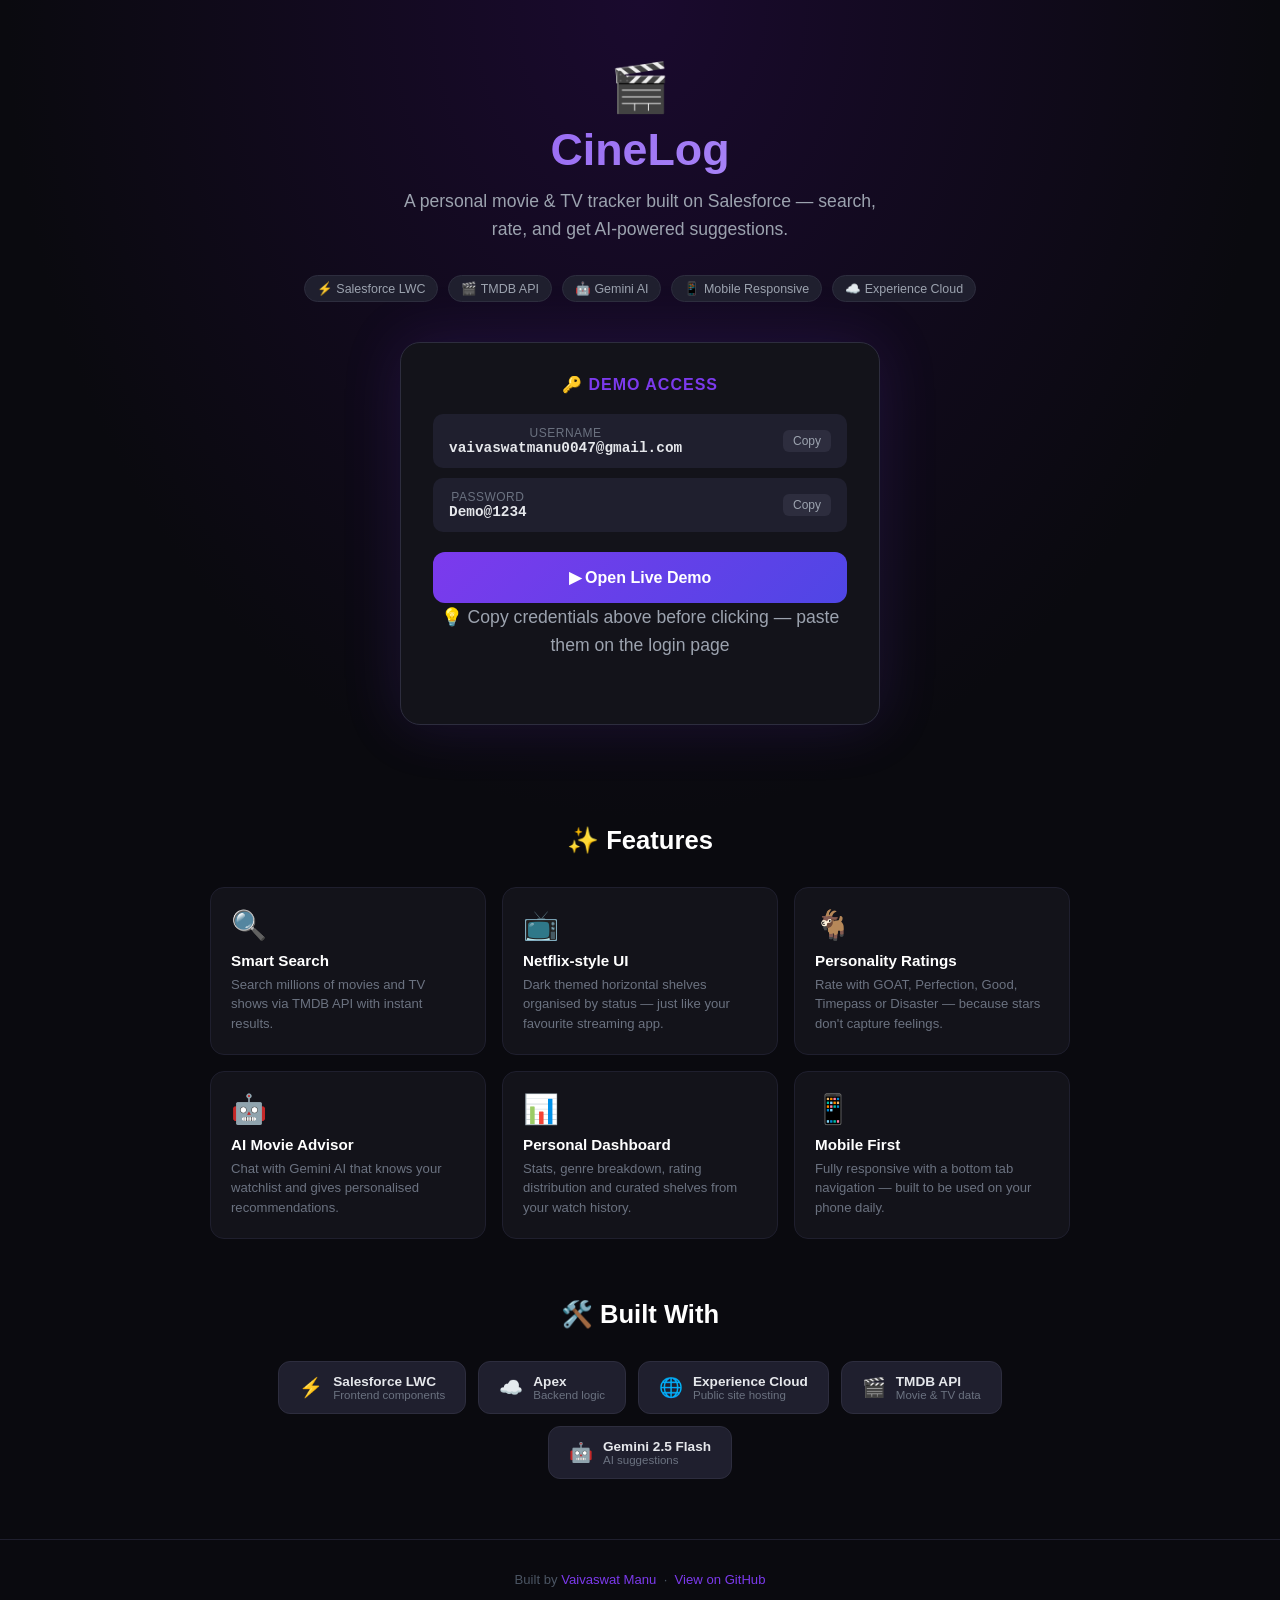
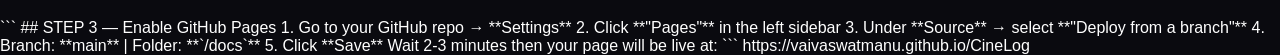
==== docs/index.html @ 88707727 "added github page with demo link" ====
<!DOCTYPE html>
<html lang="en">
<head>
    <meta charset="UTF-8" />
    <meta name="viewport" content="width=device-width, initial-scale=1.0" />
    <title>CineLog — Personal Movie & TV Tracker</title>
    <style>
        * { margin: 0; padding: 0; box-sizing: border-box; }

        body {
            background: #0A0A0F;
            color: #fff;
            font-family: -apple-system, BlinkMacSystemFont, 'Segoe UI', sans-serif;
            min-height: 100vh;
        }

        /* ── Hero ── */
        .hero {
            text-align: center;
            padding: 60px 20px 40px;
            background: radial-gradient(ellipse at top, #1a0a2e 0%, #0A0A0F 70%);
        }

        .logo {
            font-size: 3rem;
            margin-bottom: 8px;
        }

        .hero h1 {
            font-size: 2.8rem;
            font-weight: 800;
            background: linear-gradient(135deg, #7C3AED, #C4B5FD);
            -webkit-background-clip: text;
            -webkit-text-fill-color: transparent;
            background-clip: text;
            margin-bottom: 12px;
        }

        .hero p {
            font-size: 1.1rem;
            color: #9CA3AF;
            max-width: 500px;
            margin: 0 auto 32px;
            line-height: 1.6;
        }

        .badge-row {
            display: flex;
            gap: 10px;
            justify-content: center;
            flex-wrap: wrap;
            margin-bottom: 40px;
        }

        .badge {
            background: #1F1F2E;
            border: 1px solid #2D2D3E;
            color: #9CA3AF;
            font-size: 0.78rem;
            padding: 5px 12px;
            border-radius: 20px;
        }

        /* ── Demo Box ── */
        .demo-box {
            background: #13131A;
            border: 1px solid #2D2D3E;
            border-radius: 20px;
            padding: 32px;
            max-width: 480px;
            margin: 0 auto 60px;
            box-shadow: 0 0 60px rgba(124,58,237,0.15);
        }

        .demo-box h2 {
            font-size: 1rem;
            font-weight: 700;
            color: #7C3AED;
            text-transform: uppercase;
            letter-spacing: 1px;
            margin-bottom: 20px;
        }

        .credential-row {
            display: flex;
            justify-content: space-between;
            align-items: center;
            background: #1F1F2E;
            border-radius: 10px;
            padding: 12px 16px;
            margin-bottom: 10px;
        }

        .cred-label {
            font-size: 0.75rem;
            color: #6B7280;
            text-transform: uppercase;
            letter-spacing: 0.5px;
        }

        .cred-value {
            font-size: 0.9rem;
            font-weight: 600;
            color: #E5E7EB;
            font-family: monospace;
        }

        .copy-btn {
            background: #2D2D3E;
            border: none;
            color: #9CA3AF;
            padding: 4px 10px;
            border-radius: 6px;
            cursor: pointer;
            font-size: 0.75rem;
            transition: all 0.2s;
        }

        .copy-btn:hover { background: #7C3AED; color: #fff; }

        .demo-btn {
            display: block;
            width: 100%;
            background: linear-gradient(135deg, #7C3AED, #4F46E5);
            color: #fff;
            border: none;
            border-radius: 12px;
            padding: 16px;
            font-size: 1rem;
            font-weight: 700;
            cursor: pointer;
            text-decoration: none;
            text-align: center;
            margin-top: 20px;
            transition: opacity 0.2s, transform 0.2s;
        }

        .demo-btn:hover { opacity: 0.9; transform: translateY(-2px); }

        .demo-note {
            font-size: 0.75rem;
            color: #4B5563;
            text-align: center;
            margin-top: 12px;
        }

        /* ── Features ── */
        .features {
            max-width: 900px;
            margin: 0 auto 60px;
            padding: 0 20px;
        }

        .features h2 {
            text-align: center;
            font-size: 1.6rem;
            font-weight: 800;
            color: #fff;
            margin-bottom: 32px;
        }

        .feature-grid {
            display: grid;
            grid-template-columns: repeat(auto-fill, minmax(250px, 1fr));
            gap: 16px;
        }

        .feature-card {
            background: #13131A;
            border: 1px solid #1F1F2E;
            border-radius: 14px;
            padding: 20px;
            transition: border-color 0.2s, transform 0.2s;
        }

        .feature-card:hover {
            border-color: #7C3AED;
            transform: translateY(-3px);
        }

        .feature-icon { font-size: 1.8rem; margin-bottom: 10px; }

        .feature-title {
            font-size: 0.95rem;
            font-weight: 700;
            color: #fff;
            margin-bottom: 6px;
        }

        .feature-desc {
            font-size: 0.82rem;
            color: #6B7280;
            line-height: 1.5;
        }

        /* ── Tech Stack ── */
        .tech-stack {
            max-width: 900px;
            margin: 0 auto 60px;
            padding: 0 20px;
        }

        .tech-stack h2 {
            text-align: center;
            font-size: 1.6rem;
            font-weight: 800;
            color: #fff;
            margin-bottom: 32px;
        }

        .tech-grid {
            display: flex;
            flex-wrap: wrap;
            gap: 12px;
            justify-content: center;
        }

        .tech-pill {
            background: #1F1F2E;
            border: 1px solid #2D2D3E;
            border-radius: 12px;
            padding: 12px 20px;
            display: flex;
            align-items: center;
            gap: 10px;
        }

        .tech-pill span:first-child { font-size: 1.2rem; }

        .tech-name {
            font-size: 0.85rem;
            font-weight: 600;
            color: #E5E7EB;
        }

        .tech-desc {
            font-size: 0.72rem;
            color: #6B7280;
        }

        /* ── Footer ── */
        .footer {
            text-align: center;
            padding: 32px 20px;
            border-top: 1px solid #1F1F2E;
            color: #4B5563;
            font-size: 0.82rem;
        }

        .footer a {
            color: #7C3AED;
            text-decoration: none;
        }

        .footer a:hover { text-decoration: underline; }

        /* ── Mobile ── */
        @media (max-width: 480px) {
            .hero h1 { font-size: 2rem; }
            .demo-box { margin: 0 16px 40px; padding: 24px; }
            .feature-grid { grid-template-columns: 1fr; }
        }
    </style>
</head>
<body>

    <!-- ── Hero ── -->
    <div class="hero">
        <div class="logo">🎬</div>
        <h1>CineLog</h1>
        <p>A personal movie & TV tracker built on Salesforce — search, rate, and get AI-powered suggestions.</p>
        <div class="badge-row">
            <span class="badge">⚡ Salesforce LWC</span>
            <span class="badge">🎬 TMDB API</span>
            <span class="badge">🤖 Gemini AI</span>
            <span class="badge">📱 Mobile Responsive</span>
            <span class="badge">☁️ Experience Cloud</span>
        </div>

        <!-- ── Demo Credentials Box ── -->
        <div class="demo-box">
            <h2>🔑 Demo Access</h2>

            <div class="credential-row">
                <div>
                    <div class="cred-label">Username</div>
                    <div class="cred-value" id="username">vaivaswatmanu0047@gmail.com</div>
                </div>
                <button class="copy-btn" onclick="copyText('username')">Copy</button>
            </div>

            <div class="credential-row">
                <div>
                    <div class="cred-label">Password</div>
                    <div class="cred-value" id="password">Demo@1234</div>
                </div>
                <button class="copy-btn" onclick="copyText('password')">Copy</button>
            </div>

            <a class="demo-btn"
               href="https://orgfarm-b782f2a9bf-dev-ed.develop.my.site.com/CineLog"
               target="_blank">
                ▶ Open Live Demo
            </a>
            <p class="demo-note">
                💡 Copy credentials above before clicking — paste them on the login page
            </p>
        </div>
    </div>

    <!-- ── Features ── -->
    <div class="features">
        <h2>✨ Features</h2>
        <div class="feature-grid">
            <div class="feature-card">
                <div class="feature-icon">🔍</div>
                <div class="feature-title">Smart Search</div>
                <div class="feature-desc">Search millions of movies and TV shows via TMDB API with instant results.</div>
            </div>
            <div class="feature-card">
                <div class="feature-icon">📺</div>
                <div class="feature-title">Netflix-style UI</div>
                <div class="feature-desc">Dark themed horizontal shelves organised by status — just like your favourite streaming app.</div>
            </div>
            <div class="feature-card">
                <div class="feature-icon">🐐</div>
                <div class="feature-title">Personality Ratings</div>
                <div class="feature-desc">Rate with GOAT, Perfection, Good, Timepass or Disaster — because stars don't capture feelings.</div>
            </div>
            <div class="feature-card">
                <div class="feature-icon">🤖</div>
                <div class="feature-title">AI Movie Advisor</div>
                <div class="feature-desc">Chat with Gemini AI that knows your watchlist and gives personalised recommendations.</div>
            </div>
            <div class="feature-card">
                <div class="feature-icon">📊</div>
                <div class="feature-title">Personal Dashboard</div>
                <div class="feature-desc">Stats, genre breakdown, rating distribution and curated shelves from your watch history.</div>
            </div>
            <div class="feature-card">
                <div class="feature-icon">📱</div>
                <div class="feature-title">Mobile First</div>
                <div class="feature-desc">Fully responsive with a bottom tab navigation — built to be used on your phone daily.</div>
            </div>
        </div>
    </div>

    <!-- ── Tech Stack ── -->
    <div class="tech-stack">
        <h2>🛠️ Built With</h2>
        <div class="tech-grid">
            <div class="tech-pill">
                <span>⚡</span>
                <div>
                    <div class="tech-name">Salesforce LWC</div>
                    <div class="tech-desc">Frontend components</div>
                </div>
            </div>
            <div class="tech-pill">
                <span>☁️</span>
                <div>
                    <div class="tech-name">Apex</div>
                    <div class="tech-desc">Backend logic</div>
                </div>
            </div>
            <div class="tech-pill">
                <span>🌐</span>
                <div>
                    <div class="tech-name">Experience Cloud</div>
                    <div class="tech-desc">Public site hosting</div>
                </div>
            </div>
            <div class="tech-pill">
                <span>🎬</span>
                <div>
                    <div class="tech-name">TMDB API</div>
                    <div class="tech-desc">Movie & TV data</div>
                </div>
            </div>
            <div class="tech-pill">
                <span>🤖</span>
                <div>
                    <div class="tech-name">Gemini 2.5 Flash</div>
                    <div class="tech-desc">AI suggestions</div>
                </div>
            </div>
        </div>
    </div>

    <!-- ── Footer ── -->
    <div class="footer">
        <p>
            Built by <a href="https://github.com/vaivaswatmanu" target="_blank">Vaivaswat Manu</a>
            &nbsp;·&nbsp;
            <a href="https://github.com/vaivaswatmanu/CineLog" target="_blank">View on GitHub</a>
        </p>
    </div>

    <script>
        function copyText(id) {
            const text = document.getElementById(id).innerText;
            navigator.clipboard.writeText(text).then(() => {
                const btn = event.target;
                btn.innerText = 'Copied!';
                btn.style.background = '#10B981';
                btn.style.color = '#fff';
                setTimeout(() => {
                    btn.innerText = 'Copy';
                    btn.style.background = '';
                    btn.style.color = '';
                }, 2000);
            });
        }
    </script>

</body>
</html>
```



## STEP 3 — Enable GitHub Pages

1. Go to your GitHub repo → **Settings**
2. Click **"Pages"** in the left sidebar
3. Under **Source** → select **"Deploy from a branch"**
4. Branch: **main** | Folder: **`/docs`**
5. Click **Save**

Wait 2-3 minutes then your page will be live at:
```
https://vaivaswatmanu.github.io/CineLog
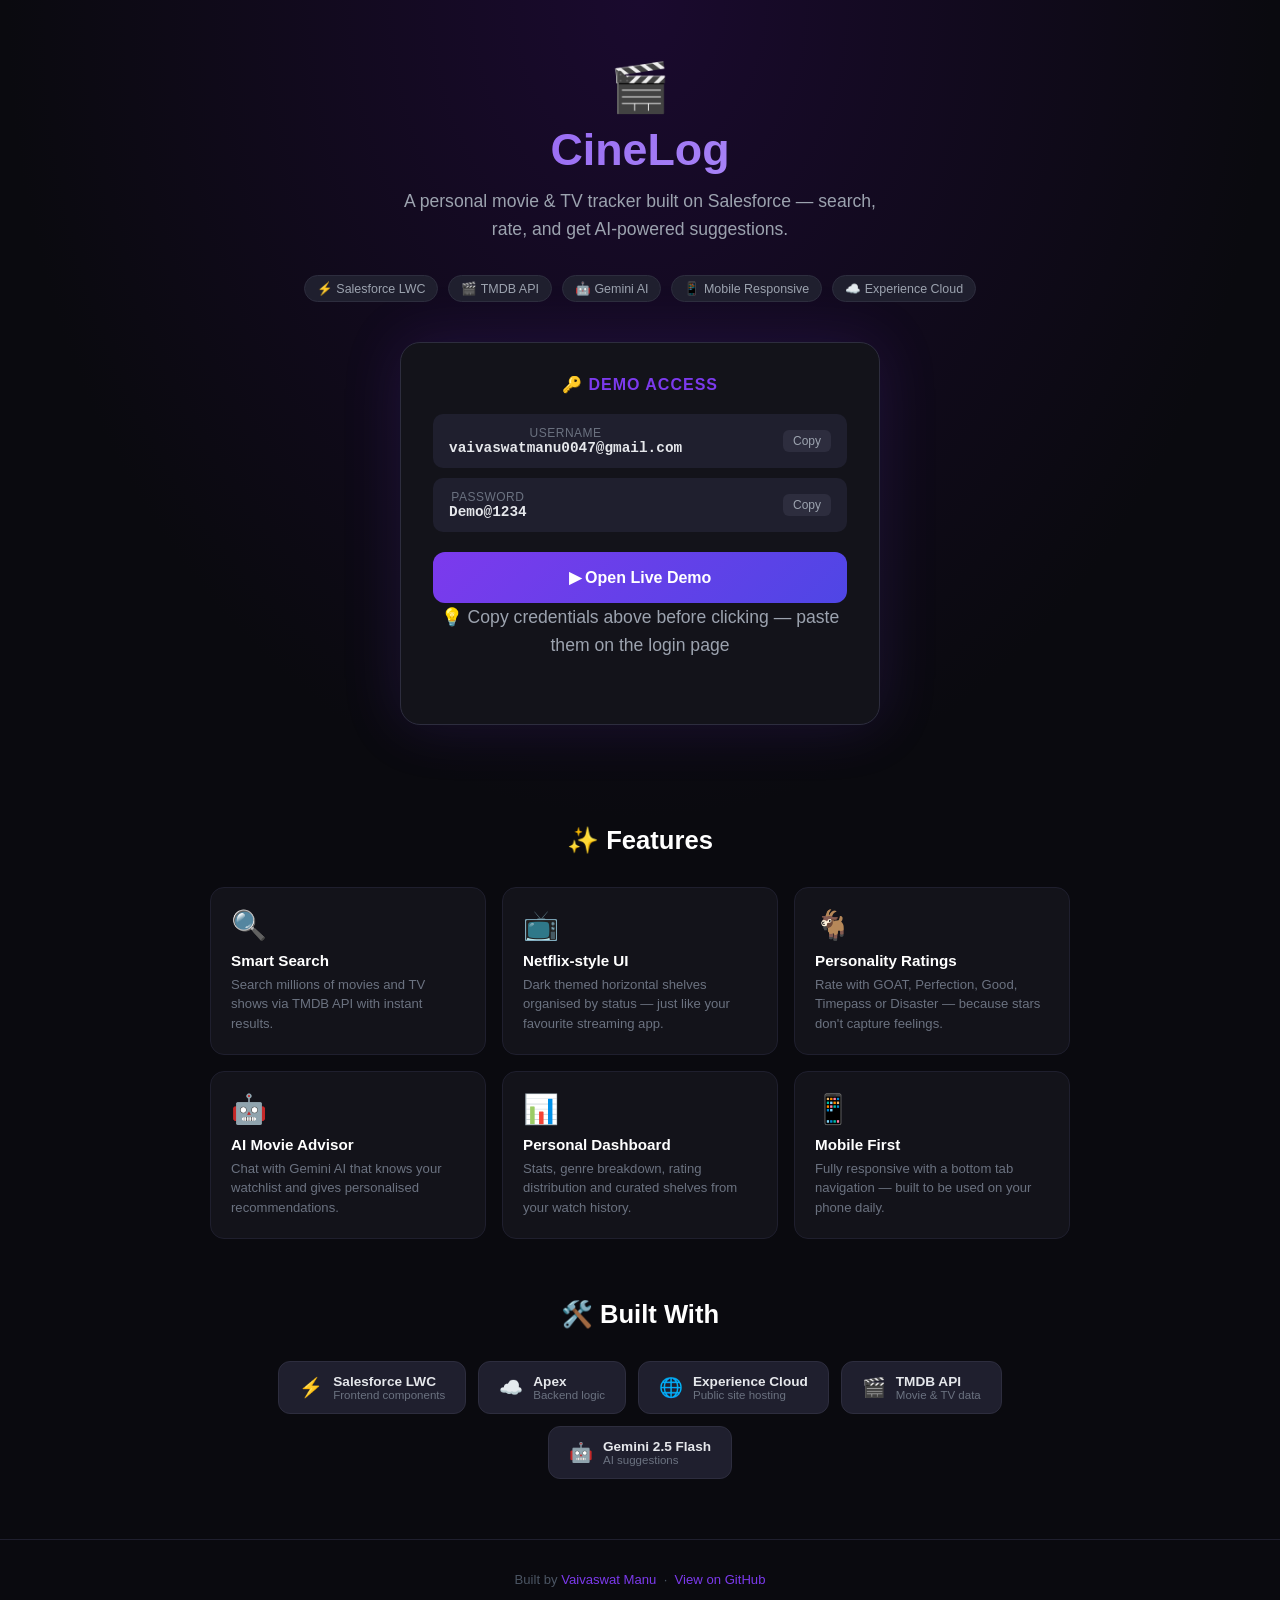
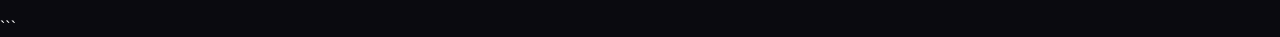
==== commit 228c97cb: "updated demo link in github page" ====
--- a/docs/index.html
+++ b/docs/index.html
@@ -298,7 +298,7 @@
             </div>
 
             <a class="demo-btn"
-               href="https://orgfarm-b782f2a9bf-dev-ed.develop.my.site.com/CineLog"
+            href="https://orgfarm-b782f2a9bf-dev-ed.develop.my.site.com/CineLog/login?loginType=Employee"
                target="_blank">
                 ▶ Open Live Demo
             </a>
@@ -419,14 +419,3 @@
 
 
 
-## STEP 3 — Enable GitHub Pages
-
-1. Go to your GitHub repo → **Settings**
-2. Click **"Pages"** in the left sidebar
-3. Under **Source** → select **"Deploy from a branch"**
-4. Branch: **main** | Folder: **`/docs`**
-5. Click **Save**
-
-Wait 2-3 minutes then your page will be live at:
-```
-https://vaivaswatmanu.github.io/CineLog
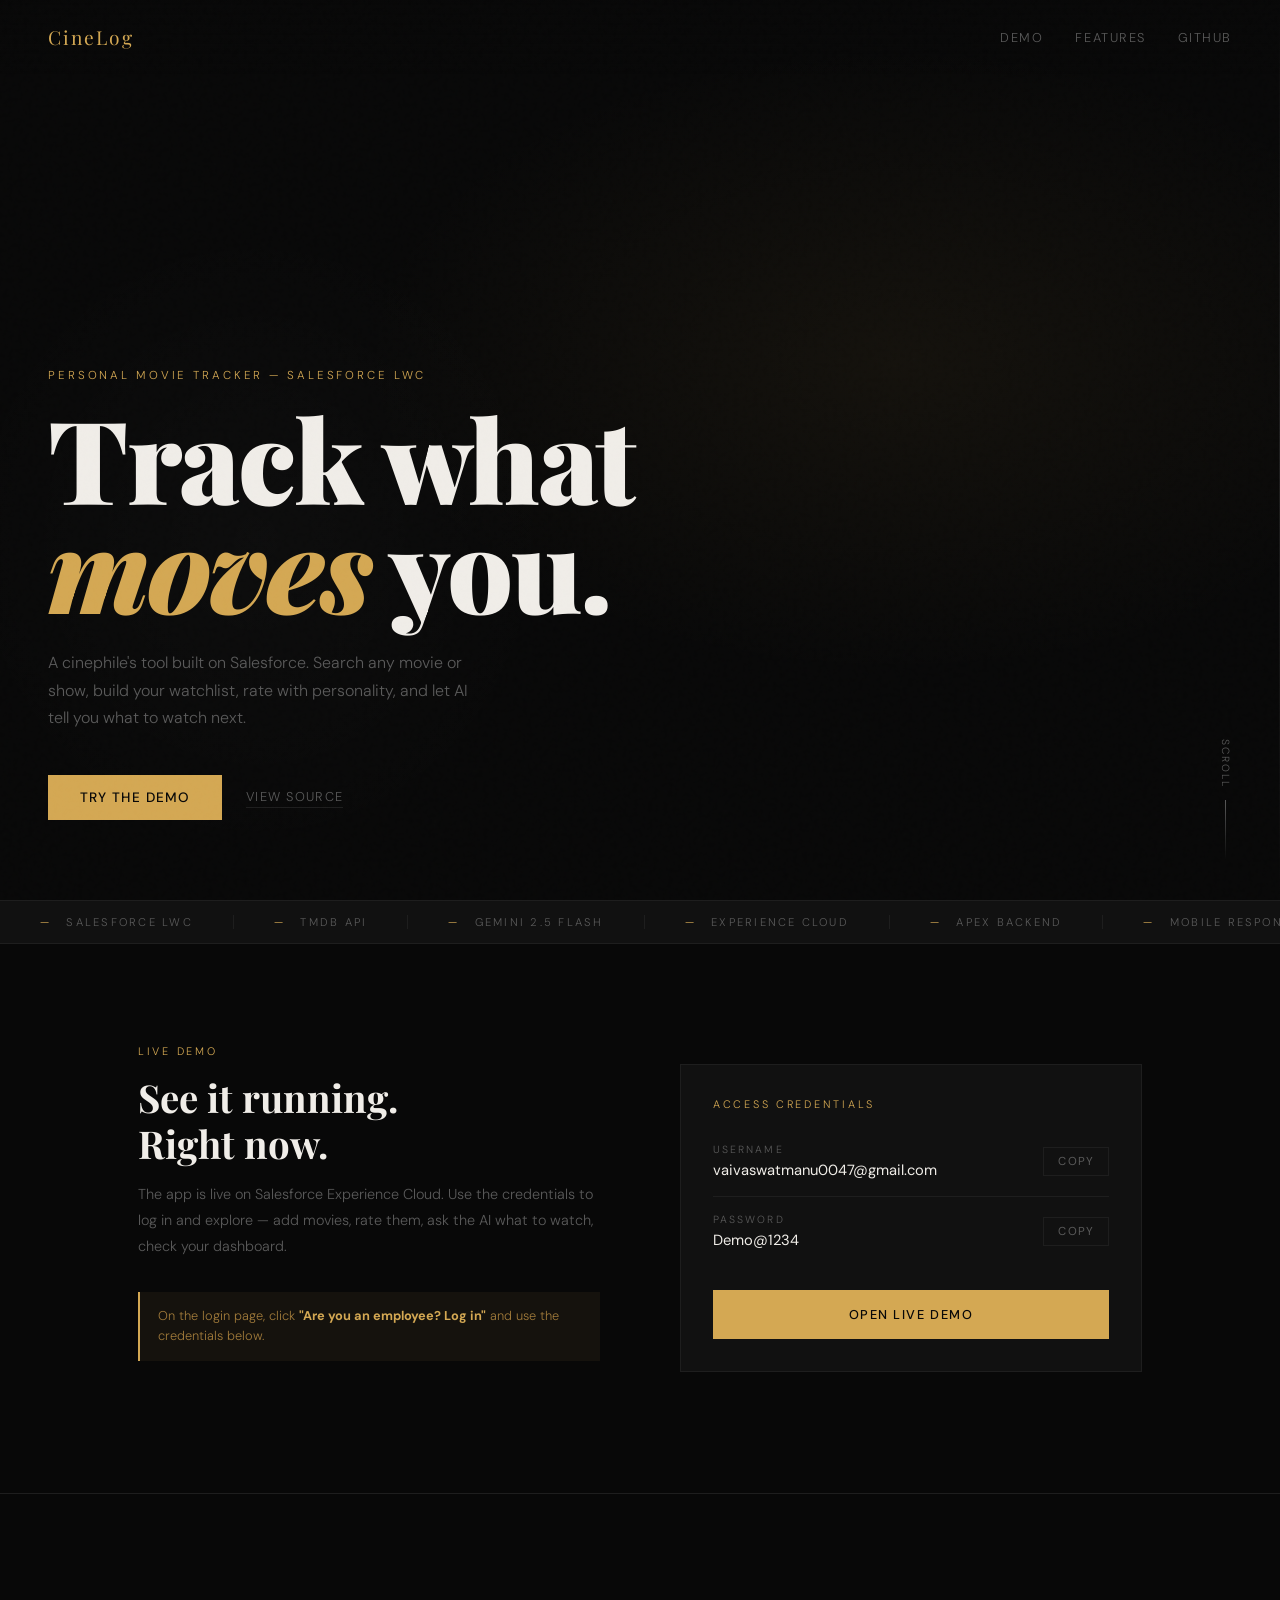
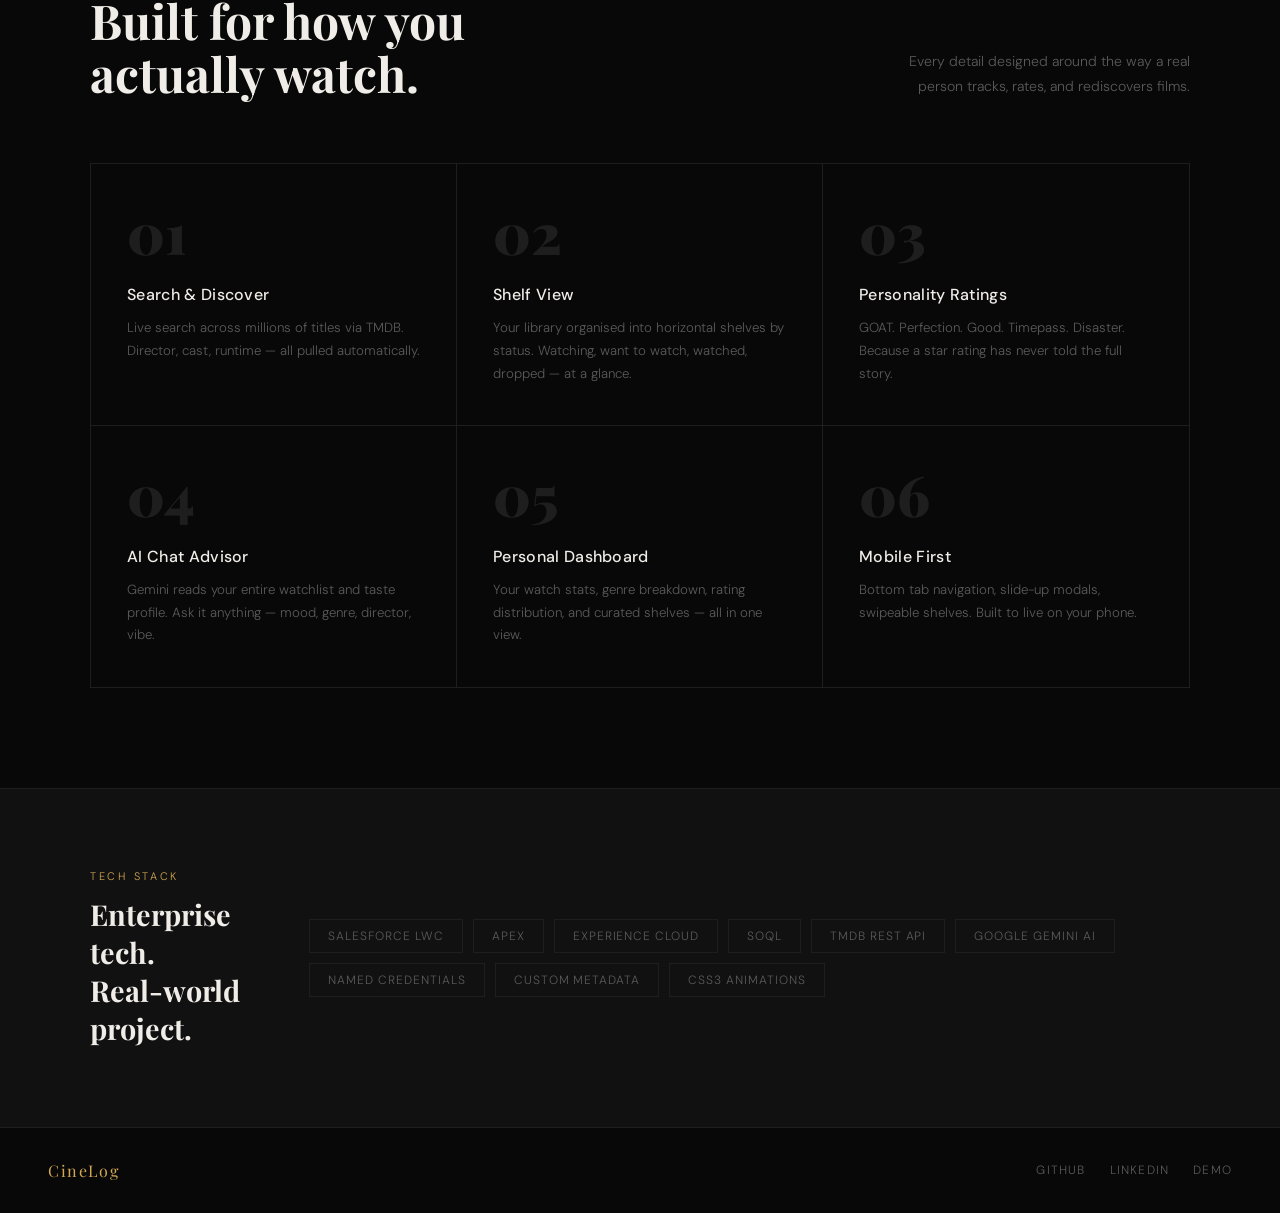
==== commit 171ce8e5: "updated UI in github page" ====
--- a/docs/index.html
+++ b/docs/index.html
@@ -3,419 +3,744 @@
 <head>
     <meta charset="UTF-8" />
     <meta name="viewport" content="width=device-width, initial-scale=1.0" />
-    <title>CineLog — Personal Movie & TV Tracker</title>
+    <title>CineLog — Track What Moves You</title>
+    <link rel="preconnect" href="https://fonts.googleapis.com">
+    <link href="https://fonts.googleapis.com/css2?family=Playfair+Display:ital,wght@0,700;0,900;1,700&family=DM+Sans:wght@300;400;500&display=swap" rel="stylesheet">
     <style>
-        * { margin: 0; padding: 0; box-sizing: border-box; }
+        :root {
+            --bg:        #080808;
+            --surface:   #111111;
+            --border:    #1e1e1e;
+            --amber:     #D4A853;
+            --amber-dim: #8a6a30;
+            --white:     #F0EDE8;
+            --muted:     #5a5a5a;
+            --mid:       #2a2a2a;
+        }
+
+        *, *::before, *::after { margin: 0; padding: 0; box-sizing: border-box; }
+
+        html { scroll-behavior: smooth; }
 
         body {
-            background: #0A0A0F;
-            color: #fff;
-            font-family: -apple-system, BlinkMacSystemFont, 'Segoe UI', sans-serif;
-            min-height: 100vh;
-        }
+            background: var(--bg);
+            color: var(--white);
+            font-family: 'DM Sans', sans-serif;
+            font-weight: 300;
+            overflow-x: hidden;
+        }
+
+        /* ── Grain overlay ── */
+        body::before {
+            content: '';
+            position: fixed;
+            inset: 0;
+            background-image: url("data:image/svg+xml,%3Csvg viewBox='0 0 200 200' xmlns='http://www.w3.org/2000/svg'%3E%3Cfilter id='n'%3E%3CfeTurbulence type='fractalNoise' baseFrequency='0.9' numOctaves='4' stitchTiles='stitch'/%3E%3C/filter%3E%3Crect width='100%25' height='100%25' filter='url(%23n)' opacity='0.04'/%3E%3C/svg%3E");
+            pointer-events: none;
+            z-index: 100;
+            opacity: 0.4;
+        }
+
+        /* ── Nav ── */
+        nav {
+            position: fixed;
+            top: 0; left: 0; right: 0;
+            z-index: 50;
+            padding: 24px 48px;
+            display: flex;
+            justify-content: space-between;
+            align-items: center;
+            background: linear-gradient(to bottom, rgba(8,8,8,0.95), transparent);
+        }
+
+        .nav-logo {
+            font-family: 'Playfair Display', serif;
+            font-size: 1.2rem;
+            letter-spacing: 0.1em;
+            color: var(--amber);
+        }
+
+        .nav-links { display: flex; gap: 32px; }
+
+        .nav-links a {
+            color: var(--muted);
+            text-decoration: none;
+            font-size: 0.8rem;
+            letter-spacing: 0.12em;
+            text-transform: uppercase;
+            transition: color 0.3s;
+        }
+
+        .nav-links a:hover { color: var(--white); }
 
         /* ── Hero ── */
         .hero {
-            text-align: center;
-            padding: 60px 20px 40px;
-            background: radial-gradient(ellipse at top, #1a0a2e 0%, #0A0A0F 70%);
-        }
-
-        .logo {
-            font-size: 3rem;
-            margin-bottom: 8px;
-        }
-
-        .hero h1 {
-            font-size: 2.8rem;
-            font-weight: 800;
-            background: linear-gradient(135deg, #7C3AED, #C4B5FD);
-            -webkit-background-clip: text;
-            -webkit-text-fill-color: transparent;
-            background-clip: text;
-            margin-bottom: 12px;
-        }
-
-        .hero p {
-            font-size: 1.1rem;
-            color: #9CA3AF;
-            max-width: 500px;
-            margin: 0 auto 32px;
+            min-height: 100vh;
+            display: flex;
+            flex-direction: column;
+            justify-content: flex-end;
+            padding: 0 48px 80px;
+            position: relative;
+            overflow: hidden;
+        }
+
+        .hero-bg {
+            position: absolute;
+            inset: 0;
+            background:
+                radial-gradient(ellipse 60% 50% at 70% 40%, rgba(212,168,83,0.06) 0%, transparent 70%),
+                radial-gradient(ellipse 40% 60% at 20% 60%, rgba(255,255,255,0.02) 0%, transparent 60%);
+        }
+
+        /* Decorative film strip lines */
+        .hero-lines {
+            position: absolute;
+            right: 0; top: 0; bottom: 0;
+            width: 1px;
+            background: linear-gradient(to bottom, transparent, var(--border), transparent);
+        }
+
+        .hero-eyebrow {
+            font-size: 0.72rem;
+            letter-spacing: 0.25em;
+            text-transform: uppercase;
+            color: var(--amber);
+            margin-bottom: 20px;
+            opacity: 0;
+            animation: fadeUp 0.8s ease 0.2s forwards;
+        }
+
+        .hero-title {
+            font-family: 'Playfair Display', serif;
+            font-size: clamp(3.5rem, 9vw, 8rem);
+            font-weight: 900;
+            line-height: 0.95;
+            letter-spacing: -0.02em;
+            color: var(--white);
+            max-width: 800px;
+            opacity: 0;
+            animation: fadeUp 0.8s ease 0.4s forwards;
+        }
+
+        .hero-title em {
+            font-style: italic;
+            color: var(--amber);
+        }
+
+        .hero-sub {
+            margin-top: 28px;
+            font-size: 1rem;
+            color: var(--muted);
+            max-width: 420px;
+            line-height: 1.7;
+            font-weight: 300;
+            opacity: 0;
+            animation: fadeUp 0.8s ease 0.6s forwards;
+        }
+
+        .hero-cta-row {
+            margin-top: 44px;
+            display: flex;
+            align-items: center;
+            gap: 24px;
+            opacity: 0;
+            animation: fadeUp 0.8s ease 0.8s forwards;
+        }
+
+        .btn-primary {
+            background: var(--amber);
+            color: #080808;
+            border: none;
+            padding: 14px 32px;
+            font-family: 'DM Sans', sans-serif;
+            font-size: 0.85rem;
+            font-weight: 500;
+            letter-spacing: 0.08em;
+            text-transform: uppercase;
+            text-decoration: none;
+            cursor: pointer;
+            transition: background 0.3s, transform 0.2s;
+            display: inline-block;
+        }
+
+        .btn-primary:hover {
+            background: #e8bc6a;
+            transform: translateY(-1px);
+        }
+
+        .btn-ghost {
+            color: var(--muted);
+            font-size: 0.8rem;
+            letter-spacing: 0.1em;
+            text-transform: uppercase;
+            text-decoration: none;
+            border-bottom: 1px solid var(--border);
+            padding-bottom: 2px;
+            transition: color 0.3s, border-color 0.3s;
+        }
+
+        .btn-ghost:hover { color: var(--white); border-color: var(--muted); }
+
+        .hero-scroll {
+            position: absolute;
+            bottom: 40px;
+            right: 48px;
+            writing-mode: vertical-rl;
+            font-size: 0.65rem;
+            letter-spacing: 0.2em;
+            text-transform: uppercase;
+            color: var(--muted);
+            display: flex;
+            align-items: center;
+            gap: 12px;
+            opacity: 0;
+            animation: fadeIn 1s ease 1.2s forwards;
+        }
+
+        .hero-scroll::after {
+            content: '';
+            width: 1px;
+            height: 60px;
+            background: linear-gradient(to bottom, var(--muted), transparent);
+        }
+
+        /* ── Marquee ── */
+        .marquee-wrap {
+            border-top: 1px solid var(--border);
+            border-bottom: 1px solid var(--border);
+            overflow: hidden;
+            padding: 14px 0;
+            background: var(--surface);
+        }
+
+        .marquee-track {
+            display: flex;
+            gap: 0;
+            animation: marquee 20s linear infinite;
+            width: max-content;
+        }
+
+        .marquee-item {
+            font-size: 0.7rem;
+            letter-spacing: 0.2em;
+            text-transform: uppercase;
+            color: var(--muted);
+            padding: 0 40px;
+            white-space: nowrap;
+            border-right: 1px solid var(--border);
+        }
+
+        .marquee-item span { color: var(--amber); margin-right: 10px; }
+
+        @keyframes marquee {
+            from { transform: translateX(0); }
+            to   { transform: translateX(-50%); }
+        }
+
+        /* ── Credentials ── */
+        .credentials-section {
+            padding: 100px 48px;
+            max-width: 1100px;
+            margin: 0 auto;
+            display: grid;
+            grid-template-columns: 1fr 1fr;
+            gap: 80px;
+            align-items: center;
+        }
+
+        .section-label {
+            font-size: 0.68rem;
+            letter-spacing: 0.25em;
+            text-transform: uppercase;
+            color: var(--amber);
+            margin-bottom: 16px;
+        }
+
+        .cred-headline {
+            font-family: 'Playfair Display', serif;
+            font-size: 2.4rem;
+            font-weight: 700;
+            line-height: 1.2;
+            color: var(--white);
+            margin-bottom: 16px;
+        }
+
+        .cred-body {
+            font-size: 0.9rem;
+            color: var(--muted);
+            line-height: 1.8;
+            margin-bottom: 32px;
+        }
+
+        .login-note {
+            background: rgba(212,168,83,0.06);
+            border-left: 2px solid var(--amber);
+            padding: 14px 18px;
+            font-size: 0.8rem;
+            color: #a07a3a;
             line-height: 1.6;
-        }
-
-        .badge-row {
-            display: flex;
-            gap: 10px;
-            justify-content: center;
-            flex-wrap: wrap;
-            margin-bottom: 40px;
-        }
-
-        .badge {
-            background: #1F1F2E;
-            border: 1px solid #2D2D3E;
-            color: #9CA3AF;
-            font-size: 0.78rem;
-            padding: 5px 12px;
-            border-radius: 20px;
-        }
-
-        /* ── Demo Box ── */
-        .demo-box {
-            background: #13131A;
-            border: 1px solid #2D2D3E;
-            border-radius: 20px;
+            margin-bottom: 32px;
+        }
+
+        .login-note strong { color: var(--amber); }
+
+        .cred-card {
+            background: var(--surface);
+            border: 1px solid var(--border);
             padding: 32px;
-            max-width: 480px;
-            margin: 0 auto 60px;
-            box-shadow: 0 0 60px rgba(124,58,237,0.15);
-        }
-
-        .demo-box h2 {
-            font-size: 1rem;
-            font-weight: 700;
-            color: #7C3AED;
-            text-transform: uppercase;
-            letter-spacing: 1px;
-            margin-bottom: 20px;
-        }
-
-        .credential-row {
+        }
+
+        .cred-row {
             display: flex;
             justify-content: space-between;
             align-items: center;
-            background: #1F1F2E;
-            border-radius: 10px;
-            padding: 12px 16px;
-            margin-bottom: 10px;
-        }
-
-        .cred-label {
+            padding: 16px 0;
+            border-bottom: 1px solid var(--border);
+        }
+
+        .cred-row:last-of-type { border-bottom: none; }
+
+        .cred-key {
+            font-size: 0.65rem;
+            letter-spacing: 0.2em;
+            text-transform: uppercase;
+            color: var(--muted);
+            margin-bottom: 4px;
+        }
+
+        .cred-val {
+            font-family: 'DM Sans', sans-serif;
+            font-size: 0.92rem;
+            color: var(--white);
+            font-weight: 400;
+        }
+
+        .copy-btn {
+            background: transparent;
+            border: 1px solid var(--border);
+            color: var(--muted);
+            padding: 6px 14px;
+            font-family: 'DM Sans', sans-serif;
+            font-size: 0.72rem;
+            letter-spacing: 0.1em;
+            text-transform: uppercase;
+            cursor: pointer;
+            transition: all 0.2s;
+        }
+
+        .copy-btn:hover { border-color: var(--amber); color: var(--amber); }
+        .copy-btn.copied { border-color: #4ade80; color: #4ade80; }
+
+        .demo-link {
+            display: block;
+            background: var(--amber);
+            color: #080808;
+            text-align: center;
+            padding: 16px;
+            font-size: 0.8rem;
+            font-weight: 500;
+            letter-spacing: 0.12em;
+            text-transform: uppercase;
+            text-decoration: none;
+            margin-top: 24px;
+            transition: background 0.3s;
+        }
+
+        .demo-link:hover { background: #e8bc6a; }
+
+        /* ── Features ── */
+        .features-section {
+            padding: 100px 48px;
+            border-top: 1px solid var(--border);
+        }
+
+        .features-header {
+            max-width: 1100px;
+            margin: 0 auto 64px;
+            display: flex;
+            justify-content: space-between;
+            align-items: flex-end;
+        }
+
+        .features-title {
+            font-family: 'Playfair Display', serif;
+            font-size: 3rem;
+            font-weight: 700;
+            color: var(--white);
+            max-width: 400px;
+            line-height: 1.1;
+        }
+
+        .features-desc {
+            font-size: 0.88rem;
+            color: var(--muted);
+            max-width: 300px;
+            line-height: 1.8;
+            text-align: right;
+        }
+
+        .features-grid {
+            max-width: 1100px;
+            margin: 0 auto;
+            display: grid;
+            grid-template-columns: repeat(3, 1fr);
+            border: 1px solid var(--border);
+        }
+
+        .feature-item {
+            padding: 40px 36px;
+            border-right: 1px solid var(--border);
+            border-bottom: 1px solid var(--border);
+            position: relative;
+            overflow: hidden;
+            transition: background 0.3s;
+        }
+
+        .feature-item:hover { background: rgba(212,168,83,0.03); }
+
+        .feature-item:nth-child(3n) { border-right: none; }
+        .feature-item:nth-child(n+4) { border-bottom: none; }
+
+        .feature-num {
+            font-family: 'Playfair Display', serif;
+            font-size: 3.5rem;
+            font-weight: 900;
+            color: var(--border);
+            line-height: 1;
+            margin-bottom: 24px;
+            transition: color 0.3s;
+        }
+
+        .feature-item:hover .feature-num { color: var(--mid); }
+
+        .feature-name {
+            font-size: 1rem;
+            font-weight: 500;
+            color: var(--white);
+            margin-bottom: 12px;
+            letter-spacing: 0.02em;
+        }
+
+        .feature-text {
+            font-size: 0.83rem;
+            color: var(--muted);
+            line-height: 1.7;
+        }
+
+        /* ── Tech ── */
+        .tech-section {
+            padding: 80px 48px;
+            border-top: 1px solid var(--border);
+            background: var(--surface);
+        }
+
+        .tech-inner {
+            max-width: 1100px;
+            margin: 0 auto;
+            display: flex;
+            justify-content: space-between;
+            align-items: center;
+            gap: 48px;
+        }
+
+        .tech-left .section-label { margin-bottom: 12px; }
+
+        .tech-title {
+            font-family: 'Playfair Display', serif;
+            font-size: 1.8rem;
+            color: var(--white);
+            font-weight: 700;
+        }
+
+        .tech-pills {
+            display: flex;
+            flex-wrap: wrap;
+            gap: 10px;
+        }
+
+        .tech-pill {
+            border: 1px solid var(--border);
+            padding: 8px 18px;
             font-size: 0.75rem;
-            color: #6B7280;
-            text-transform: uppercase;
-            letter-spacing: 0.5px;
-        }
-
-        .cred-value {
-            font-size: 0.9rem;
-            font-weight: 600;
-            color: #E5E7EB;
-            font-family: monospace;
-        }
-
-        .copy-btn {
-            background: #2D2D3E;
-            border: none;
-            color: #9CA3AF;
-            padding: 4px 10px;
-            border-radius: 6px;
-            cursor: pointer;
+            letter-spacing: 0.08em;
+            color: var(--muted);
+            text-transform: uppercase;
+            transition: all 0.2s;
+        }
+
+        .tech-pill:hover { border-color: var(--amber-dim); color: var(--amber); }
+
+        /* ── Footer ── */
+        footer {
+            border-top: 1px solid var(--border);
+            padding: 32px 48px;
+            display: flex;
+            justify-content: space-between;
+            align-items: center;
+        }
+
+        .footer-logo {
+            font-family: 'Playfair Display', serif;
+            font-size: 1rem;
+            color: var(--amber);
+            letter-spacing: 0.1em;
+        }
+
+        .footer-links { display: flex; gap: 24px; }
+
+        .footer-links a {
             font-size: 0.75rem;
-            transition: all 0.2s;
-        }
-
-        .copy-btn:hover { background: #7C3AED; color: #fff; }
-
-        .demo-btn {
-            display: block;
-            width: 100%;
-            background: linear-gradient(135deg, #7C3AED, #4F46E5);
-            color: #fff;
-            border: none;
-            border-radius: 12px;
-            padding: 16px;
-            font-size: 1rem;
-            font-weight: 700;
-            cursor: pointer;
+            letter-spacing: 0.1em;
+            text-transform: uppercase;
+            color: var(--muted);
             text-decoration: none;
-            text-align: center;
-            margin-top: 20px;
-            transition: opacity 0.2s, transform 0.2s;
-        }
-
-        .demo-btn:hover { opacity: 0.9; transform: translateY(-2px); }
-
-        .demo-note {
-            font-size: 0.75rem;
-            color: #4B5563;
-            text-align: center;
-            margin-top: 12px;
-        }
-
-        /* ── Features ── */
-        .features {
-            max-width: 900px;
-            margin: 0 auto 60px;
-            padding: 0 20px;
-        }
-
-        .features h2 {
-            text-align: center;
-            font-size: 1.6rem;
-            font-weight: 800;
-            color: #fff;
-            margin-bottom: 32px;
-        }
-
-        .feature-grid {
-            display: grid;
-            grid-template-columns: repeat(auto-fill, minmax(250px, 1fr));
-            gap: 16px;
-        }
-
-        .feature-card {
-            background: #13131A;
-            border: 1px solid #1F1F2E;
-            border-radius: 14px;
-            padding: 20px;
-            transition: border-color 0.2s, transform 0.2s;
-        }
-
-        .feature-card:hover {
-            border-color: #7C3AED;
-            transform: translateY(-3px);
-        }
-
-        .feature-icon { font-size: 1.8rem; margin-bottom: 10px; }
-
-        .feature-title {
-            font-size: 0.95rem;
-            font-weight: 700;
-            color: #fff;
-            margin-bottom: 6px;
-        }
-
-        .feature-desc {
-            font-size: 0.82rem;
-            color: #6B7280;
-            line-height: 1.5;
-        }
-
-        /* ── Tech Stack ── */
-        .tech-stack {
-            max-width: 900px;
-            margin: 0 auto 60px;
-            padding: 0 20px;
-        }
-
-        .tech-stack h2 {
-            text-align: center;
-            font-size: 1.6rem;
-            font-weight: 800;
-            color: #fff;
-            margin-bottom: 32px;
-        }
-
-        .tech-grid {
-            display: flex;
-            flex-wrap: wrap;
-            gap: 12px;
-            justify-content: center;
-        }
-
-        .tech-pill {
-            background: #1F1F2E;
-            border: 1px solid #2D2D3E;
-            border-radius: 12px;
-            padding: 12px 20px;
-            display: flex;
-            align-items: center;
-            gap: 10px;
-        }
-
-        .tech-pill span:first-child { font-size: 1.2rem; }
-
-        .tech-name {
-            font-size: 0.85rem;
-            font-weight: 600;
-            color: #E5E7EB;
-        }
-
-        .tech-desc {
-            font-size: 0.72rem;
-            color: #6B7280;
-        }
-
-        /* ── Footer ── */
-        .footer {
-            text-align: center;
-            padding: 32px 20px;
-            border-top: 1px solid #1F1F2E;
-            color: #4B5563;
-            font-size: 0.82rem;
-        }
-
-        .footer a {
-            color: #7C3AED;
-            text-decoration: none;
-        }
-
-        .footer a:hover { text-decoration: underline; }
+            transition: color 0.2s;
+        }
+
+        .footer-links a:hover { color: var(--white); }
+
+        /* ── Animations ── */
+        @keyframes fadeUp {
+            from { opacity: 0; transform: translateY(24px); }
+            to   { opacity: 1; transform: translateY(0); }
+        }
+
+        @keyframes fadeIn {
+            from { opacity: 0; }
+            to   { opacity: 1; }
+        }
 
         /* ── Mobile ── */
-        @media (max-width: 480px) {
-            .hero h1 { font-size: 2rem; }
-            .demo-box { margin: 0 16px 40px; padding: 24px; }
-            .feature-grid { grid-template-columns: 1fr; }
+        @media (max-width: 768px) {
+            nav { padding: 20px 24px; }
+            .nav-links { display: none; }
+
+            .hero { padding: 0 24px 60px; }
+            .hero-title { font-size: clamp(2.8rem, 12vw, 4rem); }
+            .hero-scroll { display: none; }
+
+            .credentials-section {
+                grid-template-columns: 1fr;
+                gap: 40px;
+                padding: 60px 24px;
+            }
+
+            .features-section { padding: 60px 24px; }
+            .features-header {
+                flex-direction: column;
+                align-items: flex-start;
+                gap: 16px;
+            }
+            .features-desc { text-align: left; }
+            .features-grid { grid-template-columns: 1fr; }
+            .feature-item { border-right: none; }
+            .feature-item:nth-child(n+4) { border-bottom: 1px solid var(--border); }
+            .feature-item:last-child { border-bottom: none; }
+
+            .tech-section { padding: 60px 24px; }
+            .tech-inner { flex-direction: column; align-items: flex-start; }
+
+            footer { flex-direction: column; gap: 16px; padding: 24px; }
         }
     </style>
 </head>
 <body>
 
+    <!-- ── Nav ── -->
+    <nav>
+        <div class="nav-logo">CineLog</div>
+        <div class="nav-links">
+            <a href="#demo">Demo</a>
+            <a href="#features">Features</a>
+            <a href="https://github.com/vaivaswatmanu/CineLog" target="_blank">GitHub</a>
+        </div>
+    </nav>
+
     <!-- ── Hero ── -->
-    <div class="hero">
-        <div class="logo">🎬</div>
-        <h1>CineLog</h1>
-        <p>A personal movie & TV tracker built on Salesforce — search, rate, and get AI-powered suggestions.</p>
-        <div class="badge-row">
-            <span class="badge">⚡ Salesforce LWC</span>
-            <span class="badge">🎬 TMDB API</span>
-            <span class="badge">🤖 Gemini AI</span>
-            <span class="badge">📱 Mobile Responsive</span>
-            <span class="badge">☁️ Experience Cloud</span>
-        </div>
-
-        <!-- ── Demo Credentials Box ── -->
-        <div class="demo-box">
-            <h2>🔑 Demo Access</h2>
-
-            <div class="credential-row">
+    <section class="hero">
+        <div class="hero-bg"></div>
+        <div class="hero-lines"></div>
+
+        <div class="hero-eyebrow">Personal Movie Tracker — Salesforce LWC</div>
+        <h1 class="hero-title">Track what<br><em>moves</em> you.</h1>
+        <p class="hero-sub">
+            A cinephile's tool built on Salesforce. Search any movie or show,
+            build your watchlist, rate with personality, and let AI
+            tell you what to watch next.
+        </p>
+        <div class="hero-cta-row">
+            <a href="#demo" class="btn-primary">Try the Demo</a>
+            <a href="https://github.com/vaivaswatmanu/CineLog" target="_blank" class="btn-ghost">View Source</a>
+        </div>
+
+        <div class="hero-scroll">Scroll</div>
+    </section>
+
+    <!-- ── Marquee ── -->
+    <div class="marquee-wrap">
+        <div class="marquee-track">
+            <div class="marquee-item"><span>—</span> Salesforce LWC</div>
+            <div class="marquee-item"><span>—</span> TMDB API</div>
+            <div class="marquee-item"><span>—</span> Gemini 2.5 Flash</div>
+            <div class="marquee-item"><span>—</span> Experience Cloud</div>
+            <div class="marquee-item"><span>—</span> Apex Backend</div>
+            <div class="marquee-item"><span>—</span> Mobile Responsive</div>
+            <div class="marquee-item"><span>—</span> AI Chat Advisor</div>
+            <div class="marquee-item"><span>—</span> Salesforce LWC</div>
+            <div class="marquee-item"><span>—</span> TMDB API</div>
+            <div class="marquee-item"><span>—</span> Gemini 2.5 Flash</div>
+            <div class="marquee-item"><span>—</span> Experience Cloud</div>
+            <div class="marquee-item"><span>—</span> Apex Backend</div>
+            <div class="marquee-item"><span>—</span> Mobile Responsive</div>
+            <div class="marquee-item"><span>—</span> AI Chat Advisor</div>
+        </div>
+    </div>
+
+    <!-- ── Demo / Credentials ── -->
+    <section class="credentials-section" id="demo">
+        <div>
+            <div class="section-label">Live Demo</div>
+            <h2 class="cred-headline">See it running.<br>Right now.</h2>
+            <p class="cred-body">
+                The app is live on Salesforce Experience Cloud.
+                Use the credentials to log in and explore — add movies,
+                rate them, ask the AI what to watch, check your dashboard.
+            </p>
+            <div class="login-note">
+                On the login page, click <strong>"Are you an employee? Log in"</strong>
+                and use the credentials below.
+            </div>
+        </div>
+
+        <div class="cred-card">
+            <div class="section-label">Access Credentials</div>
+
+            <div class="cred-row">
                 <div>
-                    <div class="cred-label">Username</div>
-                    <div class="cred-value" id="username">vaivaswatmanu0047@gmail.com</div>
+                    <div class="cred-key">Username</div>
+                    <div class="cred-val" id="username">vaivaswatmanu0047@gmail.com</div>
                 </div>
-                <button class="copy-btn" onclick="copyText('username')">Copy</button>
-            </div>
-
-            <div class="credential-row">
+                <button class="copy-btn" onclick="copyField('username', this)">Copy</button>
+            </div>
+
+            <div class="cred-row">
                 <div>
-                    <div class="cred-label">Password</div>
-                    <div class="cred-value" id="password">Demo@1234</div>
+                    <div class="cred-key">Password</div>
+                    <div class="cred-val" id="password">Demo@1234</div>
                 </div>
-                <button class="copy-btn" onclick="copyText('password')">Copy</button>
-            </div>
-
-            <a class="demo-btn"
-            href="https://orgfarm-b782f2a9bf-dev-ed.develop.my.site.com/CineLog/login?loginType=Employee"
+                <button class="copy-btn" onclick="copyField('password', this)">Copy</button>
+            </div>
+
+            <a class="demo-link"
+               href="https://orgfarm-b782f2a9bf-dev-ed.develop.my.site.com/CineLog"
                target="_blank">
-                ▶ Open Live Demo
+                Open Live Demo
             </a>
-            <p class="demo-note">
-                💡 Copy credentials above before clicking — paste them on the login page
-            </p>
-        </div>
-    </div>
+        </div>
+    </section>
 
     <!-- ── Features ── -->
-    <div class="features">
-        <h2>✨ Features</h2>
-        <div class="feature-grid">
-            <div class="feature-card">
-                <div class="feature-icon">🔍</div>
-                <div class="feature-title">Smart Search</div>
-                <div class="feature-desc">Search millions of movies and TV shows via TMDB API with instant results.</div>
-            </div>
-            <div class="feature-card">
-                <div class="feature-icon">📺</div>
-                <div class="feature-title">Netflix-style UI</div>
-                <div class="feature-desc">Dark themed horizontal shelves organised by status — just like your favourite streaming app.</div>
-            </div>
-            <div class="feature-card">
-                <div class="feature-icon">🐐</div>
-                <div class="feature-title">Personality Ratings</div>
-                <div class="feature-desc">Rate with GOAT, Perfection, Good, Timepass or Disaster — because stars don't capture feelings.</div>
-            </div>
-            <div class="feature-card">
-                <div class="feature-icon">🤖</div>
-                <div class="feature-title">AI Movie Advisor</div>
-                <div class="feature-desc">Chat with Gemini AI that knows your watchlist and gives personalised recommendations.</div>
-            </div>
-            <div class="feature-card">
-                <div class="feature-icon">📊</div>
-                <div class="feature-title">Personal Dashboard</div>
-                <div class="feature-desc">Stats, genre breakdown, rating distribution and curated shelves from your watch history.</div>
-            </div>
-            <div class="feature-card">
-                <div class="feature-icon">📱</div>
-                <div class="feature-title">Mobile First</div>
-                <div class="feature-desc">Fully responsive with a bottom tab navigation — built to be used on your phone daily.</div>
-            </div>
-        </div>
-    </div>
+    <section class="features-section" id="features">
+        <div class="features-header">
+            <h2 class="features-title">Built for how you actually watch.</h2>
+            <p class="features-desc">Every detail designed around the way a real person tracks, rates, and rediscovers films.</p>
+        </div>
+
+        <div class="features-grid">
+            <div class="feature-item">
+                <div class="feature-num">01</div>
+                <div class="feature-name">Search & Discover</div>
+                <div class="feature-text">Live search across millions of titles via TMDB. Director, cast, runtime — all pulled automatically.</div>
+            </div>
+            <div class="feature-item">
+                <div class="feature-num">02</div>
+                <div class="feature-name">Shelf View</div>
+                <div class="feature-text">Your library organised into horizontal shelves by status. Watching, want to watch, watched, dropped — at a glance.</div>
+            </div>
+            <div class="feature-item">
+                <div class="feature-num">03</div>
+                <div class="feature-name">Personality Ratings</div>
+                <div class="feature-text">GOAT. Perfection. Good. Timepass. Disaster. Because a star rating has never told the full story.</div>
+            </div>
+            <div class="feature-item">
+                <div class="feature-num">04</div>
+                <div class="feature-name">AI Chat Advisor</div>
+                <div class="feature-text">Gemini reads your entire watchlist and taste profile. Ask it anything — mood, genre, director, vibe.</div>
+            </div>
+            <div class="feature-item">
+                <div class="feature-num">05</div>
+                <div class="feature-name">Personal Dashboard</div>
+                <div class="feature-text">Your watch stats, genre breakdown, rating distribution, and curated shelves — all in one view.</div>
+            </div>
+            <div class="feature-item">
+                <div class="feature-num">06</div>
+                <div class="feature-name">Mobile First</div>
+                <div class="feature-text">Bottom tab navigation, slide-up modals, swipeable shelves. Built to live on your phone.</div>
+            </div>
+        </div>
+    </section>
 
     <!-- ── Tech Stack ── -->
-    <div class="tech-stack">
-        <h2>🛠️ Built With</h2>
-        <div class="tech-grid">
-            <div class="tech-pill">
-                <span>⚡</span>
-                <div>
-                    <div class="tech-name">Salesforce LWC</div>
-                    <div class="tech-desc">Frontend components</div>
-                </div>
-            </div>
-            <div class="tech-pill">
-                <span>☁️</span>
-                <div>
-                    <div class="tech-name">Apex</div>
-                    <div class="tech-desc">Backend logic</div>
-                </div>
-            </div>
-            <div class="tech-pill">
-                <span>🌐</span>
-                <div>
-                    <div class="tech-name">Experience Cloud</div>
-                    <div class="tech-desc">Public site hosting</div>
-                </div>
-            </div>
-            <div class="tech-pill">
-                <span>🎬</span>
-                <div>
-                    <div class="tech-name">TMDB API</div>
-                    <div class="tech-desc">Movie & TV data</div>
-                </div>
-            </div>
-            <div class="tech-pill">
-                <span>🤖</span>
-                <div>
-                    <div class="tech-name">Gemini 2.5 Flash</div>
-                    <div class="tech-desc">AI suggestions</div>
-                </div>
-            </div>
-        </div>
-    </div>
+    <section class="tech-section">
+        <div class="tech-inner">
+            <div class="tech-left">
+                <div class="section-label">Tech Stack</div>
+                <div class="tech-title">Enterprise tech.<br>Real-world project.</div>
+            </div>
+            <div class="tech-pills">
+                <div class="tech-pill">Salesforce LWC</div>
+                <div class="tech-pill">Apex</div>
+                <div class="tech-pill">Experience Cloud</div>
+                <div class="tech-pill">SOQL</div>
+                <div class="tech-pill">TMDB REST API</div>
+                <div class="tech-pill">Google Gemini AI</div>
+                <div class="tech-pill">Named Credentials</div>
+                <div class="tech-pill">Custom Metadata</div>
+                <div class="tech-pill">CSS3 Animations</div>
+            </div>
+        </div>
+    </section>
 
     <!-- ── Footer ── -->
-    <div class="footer">
-        <p>
-            Built by <a href="https://github.com/vaivaswatmanu" target="_blank">Vaivaswat Manu</a>
-            &nbsp;·&nbsp;
-            <a href="https://github.com/vaivaswatmanu/CineLog" target="_blank">View on GitHub</a>
-        </p>
-    </div>
+    <footer>
+        <div class="footer-logo">CineLog</div>
+        <div class="footer-links">
+            <a href="https://github.com/vaivaswatmanu/CineLog" target="_blank">GitHub</a>
+            <a href="https://www.linkedin.com/in/vaivaswatmanu" target="_blank">LinkedIn</a>
+            <a href="#demo">Demo</a>
+        </div>
+    </footer>
 
     <script>
-        function copyText(id) {
+        function copyField(id, btn) {
             const text = document.getElementById(id).innerText;
             navigator.clipboard.writeText(text).then(() => {
-                const btn = event.target;
-                btn.innerText = 'Copied!';
-                btn.style.background = '#10B981';
-                btn.style.color = '#fff';
+                btn.innerText = 'Copied';
+                btn.classList.add('copied');
                 setTimeout(() => {
                     btn.innerText = 'Copy';
-                    btn.style.background = '';
-                    btn.style.color = '';
+                    btn.classList.remove('copied');
                 }, 2000);
             });
         }
+
+        // Subtle scroll reveal
+        const observer = new IntersectionObserver((entries) => {
+            entries.forEach(e => {
+                if (e.isIntersecting) {
+                    e.target.style.opacity = '1';
+                    e.target.style.transform = 'translateY(0)';
+                }
+            });
+        }, { threshold: 0.1 });
+
+        document.querySelectorAll('.feature-item, .cred-card, .tech-pill').forEach(el => {
+            el.style.opacity = '0';
+            el.style.transform = 'translateY(16px)';
+            el.style.transition = 'opacity 0.6s ease, transform 0.6s ease';
+            observer.observe(el);
+        });
     </script>
 
 </body>
-</html>
-```
-
-
-
+</html>
